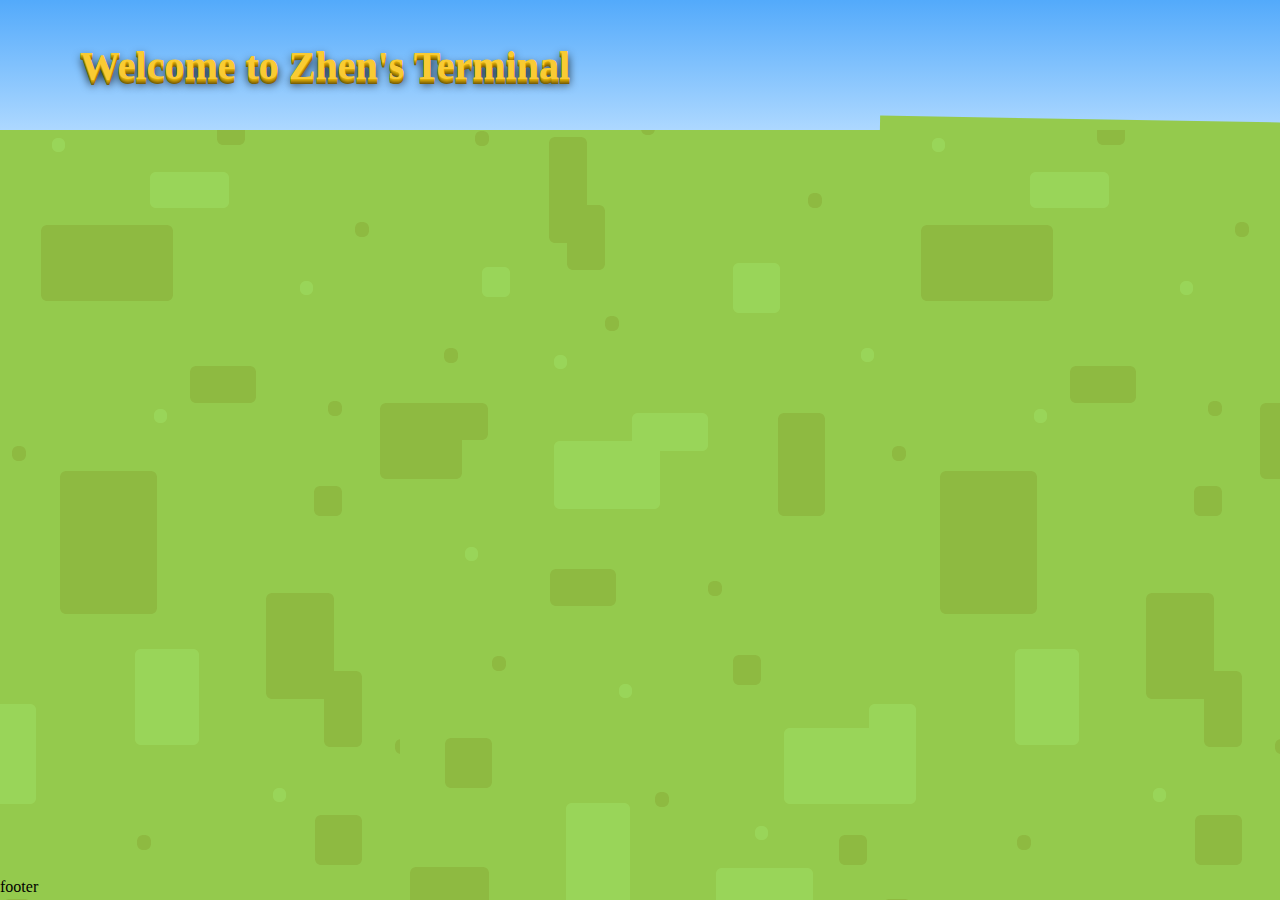
==== index.html @ a667cef4 "index page set up" ====
<!DOCTYPE html>
<html lang="en">
<head>
  <meta charset="UTF-8">
  <meta name="viewport" content="width=device-width, initial-scale=1.0">
  <meta http-equiv="X-UA-Compatible" content="ie=edge">
  <title>Zhen's github page</title>
  <link rel="stylesheet" href="//at.alicdn.com/t/font_773802_eykm4658mpn.css">
  <link rel="stylesheet" href="./styles/index.css">
  <link rel="stylesheet" href="https://use.fontawesome.com/releases/v5.2.0/css/all.css" integrity="sha384-hWVjflwFxL6sNzntih27bfxkr27PmbbK/iSvJ+a4+0owXq79v+lsFkW54bOGbiDQ" crossorigin="anonymous">
</head>
<body>
  <div class="content">
    <section class="greetings">
      <h2 class="title">Welcome to Zhen's Terminal</h2>
      <div class="region">
        <div class="sun iconfont icon-sun"></div>
        <div class="cloud cloud1 iconfont icon-cloud"></div>
        <div class="cloud cloud2 iconfont icon-cloud"></div>
        <div class="animal iconfont icon-kiwi"></div>
        <div class="mountain mt2 iconfont icon-shan"></div>
        <div class="mountain iconfont icon-shan"></div>
      </div>
    </section>
  </div>
  <footer>footer</footer>
</body>
<script src="./scripts/index.js"></script>
</html>
---- styles/index.css ----
*{
  box-sizing: border-box;
}

html{
  height: 100%;
}

body{
  height: 100%;
  margin: 0;
  background: url('../images/bg-squares2.png');
  background-position: 100%;
}

h1,h2,h3,h4,h5,h6{
  margin: 0;
}

.iconfont{
  font-size: 30px;
}

.content{
  height: calc(100% - 22px);
}

.greetings{
  overflow: hidden;
  background: #53aafb;
  position: relative;
  background-image: linear-gradient( to bottom, #53aafb,#add8ff);
}

.greetings.twilight{
  background-image: linear-gradient( to bottom, #53aafb,#efac66);
}

.greetings.night{
  background-image: linear-gradient( to bottom, #566fc8,#6c94fc);
}

.greetings .title{
  color: #f9cb33;
  font-size: 2.5em;
  padding-left: 2em;
  display: inline-block;
  font-weight: bold;
  text-shadow: 0 1px hsla(46, 94%, 45%, 1),
  0 2px hsla(46, 94%, 40%, 1), 0 3px hsla(46, 94%, 35%, 1),
  0 4px hsla(46, 94%, 30%, 1), 0 5px hsla(46, 94%, 25%, 1),
  0 5px 10px black;
  font-family: Rockwell, serif;
  position: absolute;
  top: 50%;
  left: 50%;
  transform: translate(-50%, -50%);
  width: 100%;
}

.region{
  position: relative;
  width: 400px;
  height: 130px;
  float: right;
}

.region::before{
  content: '';
  display: block;
  position: absolute;
  bottom: -3%;
  width: 100%;
  height: 15px;
  background-color: #95ca4d;
  transform: rotateZ(1deg);
}

.sun,.moon,.cloud,.animal{
  position: relative;
  display: inline-block;
}

@keyframes rotate360deg{
  from { transform: rotateZ(0deg); }
  to { transform: rotate(360deg); }
}

@keyframes moveAlong {
  from{ left: -30px; }
  to{ left: 100%; }
}

@keyframes moveToggle {
  0% { right: 0; }
  49% { right: 100%; transform: rotateY(0deg);}
  51% { right: 100%; transform: rotateY(180deg);}
  100% { right: 0; transform: rotateY(180deg);}
}


.sun{
  position: absolute;
  right: 5px;
  top: 5px;
  color: #f7eb8d;
  animation: rotate360deg linear 8s infinite;
  font-size: 40px;
}

.moon{

}

.cloud{
  top: 15px;
  color: #f7fcfc;
  animation: moveAlong linear 8s infinite;
  position: absolute;
  text-shadow: -1px 1px hsl(181,79%,85%),
  -1px 2px hsl(181, 79%,80%),
  -1px 3px hsl(181,79%,75%),
  -1px 4px hsl(181,79%,75%),
  -1px 2px 2px black;
}

.cloud1{
  top: 15px;
}

.cloud2{
  top: 20px;
  animation-duration: 7s;
  animation-delay: -2s;
}

.mountain{
  position: absolute;
  bottom: 0;
  bottom: -16px;
  font-size: 120px;
  left: -35px;
  color: #8eba41;
}

.mt2{
  left: -45px;
  color: #95ca4d;
  font-size: 100px;
}

.animal{
  position: absolute;
  bottom: 0;
  animation: moveToggle linear 40s infinite;
}

.icon--elephant{
  color: #909090;
}

.icon-kiwi{
  animation-direction: reverse;
  color: #4e3c31;
}
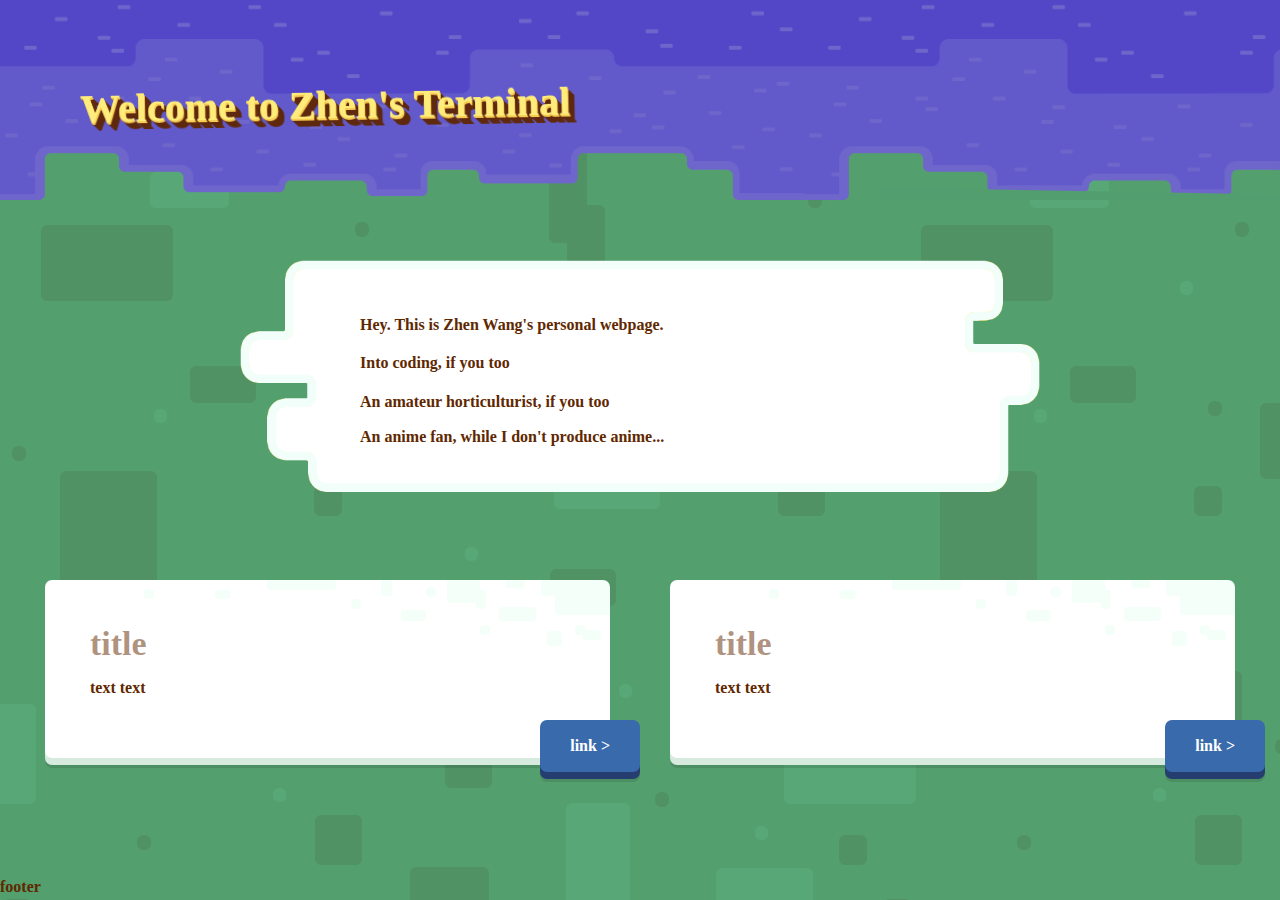
==== commit 44be1c0b: "add some contents" ====
--- a/index.html
+++ b/index.html
@@ -5,9 +5,8 @@
   <meta name="viewport" content="width=device-width, initial-scale=1.0">
   <meta http-equiv="X-UA-Compatible" content="ie=edge">
   <title>Zhen's github page</title>
-  <link rel="stylesheet" href="//at.alicdn.com/t/font_773802_eykm4658mpn.css">
+  <link rel="stylesheet" href="//at.alicdn.com/t/font_773802_bcy13qtwdbg.css">
   <link rel="stylesheet" href="./styles/index.css">
-  <link rel="stylesheet" href="https://use.fontawesome.com/releases/v5.2.0/css/all.css" integrity="sha384-hWVjflwFxL6sNzntih27bfxkr27PmbbK/iSvJ+a4+0owXq79v+lsFkW54bOGbiDQ" crossorigin="anonymous">
 </head>
 <body>
   <div class="content">
@@ -15,12 +14,43 @@
       <h2 class="title">Welcome to Zhen's Terminal</h2>
       <div class="region">
         <div class="sun iconfont icon-sun"></div>
+        <div class="moon iconfont icon-moon"></div>
         <div class="cloud cloud1 iconfont icon-cloud"></div>
         <div class="cloud cloud2 iconfont icon-cloud"></div>
-        <div class="animal iconfont icon-kiwi"></div>
+        <div class="animal iconfont"></div>
         <div class="mountain mt2 iconfont icon-shan"></div>
         <div class="mountain iconfont icon-shan"></div>
       </div>
+    </section>
+    <section class="intro">
+      <div class="bg">
+        <div class="top"></div>
+        <div class="repeat"></div>
+        <div class="bottom"></div>
+      </div>
+      <div class="despr">
+        <p>Hey. This is Zhen Wang's personal webpage.</p>
+        <p>Into coding, if you too
+          <a href="https://github.com/hazelGranger" target="_blank"><i class="iconfont icon-github"></i></a>
+        </p>
+        <p>An amateur horticulturist, if you too
+          <a href="https://weibo.com/codeAGarden" target="_blank"><i class="iconfont icon-weibo"></i></a>
+          <a href="https://twitter.com/star_delphinium" target="_blank"><i class="iconfont icon-twitter"></i></a>
+        </p>
+        <p>An anime fan, while I don't produce anime...</p>
+      </div>
+    </section>
+    <section class="projects">
+      <article class="article">
+        <h3 class="title">title</h3>
+        <p>text text</p>
+        <a href="#" class="more button button-blue">link &gt;</a>
+      </article>
+      <article class="article">
+        <h3 class="title">title</h3>
+        <p>text text</p>
+        <a href="#" class="more button button-blue">link &gt;</a>
+      </article>
     </section>
   </div>
   <footer>footer</footer>
--- a/styles/index.css
+++ b/styles/index.css
@@ -9,12 +9,25 @@
 body{
   height: 100%;
   margin: 0;
-  background: url('../images/bg-squares2.png');
+  background: url('../images/bg-squares-day.png');
   background-position: 100%;
-}
+  font-family: Rockwell, serif;
+  font-weight: 600;
+  color: #5f2800;
+}
+
+body.night{
+  background-image: url('../images/bg-squares-night.png');
+}
+
+
 
 h1,h2,h3,h4,h5,h6{
   margin: 0;
+}
+
+a{
+  text-decoration: none;
 }
 
 .iconfont{
@@ -29,7 +42,9 @@
   overflow: hidden;
   background: #53aafb;
   position: relative;
-  background-image: linear-gradient( to bottom, #53aafb,#add8ff);
+  /* background-image: linear-gradient( to bottom, #53aafb,#add8ff); */
+  background: url('../images/header-bg.png');
+  background-size: contain;
 }
 
 .greetings.twilight{
@@ -37,31 +52,36 @@
 }
 
 .greetings.night{
-  background-image: linear-gradient( to bottom, #566fc8,#6c94fc);
+  /* background-image: linear-gradient( to bottom, #566fc8,#6c94fc); */
+  background: url('../images/header-bg-night.png') ;
+  background-size: contain;
 }
 
 .greetings .title{
-  color: #f9cb33;
+  color: #d8790e;
   font-size: 2.5em;
   padding-left: 2em;
   display: inline-block;
   font-weight: bold;
-  text-shadow: 0 1px hsla(46, 94%, 45%, 1),
-  0 2px hsla(46, 94%, 40%, 1), 0 3px hsla(46, 94%, 35%, 1),
-  0 4px hsla(46, 94%, 30%, 1), 0 5px hsla(46, 94%, 25%, 1),
-  0 5px 10px black;
-  font-family: Rockwell, serif;
+  text-shadow: 0 1px #f7ca51,1px 2px #f7ca51,2px 3px #5f290f,
+  3px 4px #5f290f, 4px 5px #5f290f,
+  5px 6px #5f290f, 6px 7px #5f290f,7px 8px #5f290f;
   position: absolute;
   top: 50%;
   left: 50%;
-  transform: translate(-50%, -50%);
   width: 100%;
+  transform: translate(-50%, -50%) rotateX(6deg) rotateY(1deg) rotateZ(-1deg);
+  transform-style: preserve-3d;
+}
+
+.greetings.night .title{
+  color: #ffed7b;
 }
 
 .region{
   position: relative;
   width: 400px;
-  height: 130px;
+  height: 200px;
   float: right;
 }
 
@@ -98,6 +118,11 @@
   100% { right: 0; transform: rotateY(180deg);}
 }
 
+@keyframes glow {
+  0% { text-shadow: 0 0 .1em,0 0 .3em; }
+  100% { text-shadow: none; }
+}
+
 
 .sun{
   position: absolute;
@@ -109,7 +134,13 @@
 }
 
 .moon{
-
+  position: absolute;
+  left: 5px;
+  top: 5px;
+  color: #f7eb8d;
+  font-size: 40px;
+  animation: glow ease 5s infinite;
+  display: none;
 }
 
 .cloud{
@@ -156,10 +187,171 @@
 }
 
 .icon--elephant{
-  color: #909090;
+  color: #aaa;
 }
 
 .icon-kiwi{
   animation-direction: reverse;
   color: #4e3c31;
 }
+
+.icon-icon{
+  animation-direction: reverse;
+  color: #4e3c31;
+}
+
+.icon-iconpanda{
+  animation-direction: reverse;
+}
+
+/* styles for night */
+.night .mountain{
+  color: #57a876;
+}
+
+.night .mt2{
+  color: #539e6e;
+}
+
+.night .region::before{
+  background-color: #539e6e;
+}
+
+.night .sun{
+  display: none;
+}
+
+.night .moon{
+  display: inline;
+}
+
+.projects{
+  display: flex;
+  padding: 0 15px;
+}
+
+.projects .article{
+  flex: 1;
+  margin: 0 30px;
+}
+
+.article{
+  background: #fff;
+  background-image: url('../images/article-bg-day.png');
+  border-radius: 7px;
+  margin: 0 auto;
+  box-shadow: 0 7px 0 hsla(142, 31%, 88%, 1), 0 10px 0 rgba(0,0,0,0.1);
+  max-width: 1024px;
+  padding: 45px;
+  background-repeat: no-repeat;
+  background-position: top right;
+  position: relative;
+}
+
+.night .article{
+  background-image: url('../images/article-bg-night.png');
+}
+
+.article .title{
+  font-size: 34px;
+  font-weight: 800;
+  color: rgba(95, 40, 0, 0.5);
+}
+
+.button{
+  display: inline-block;
+  transition: transform 300ms cubic-bezier(0.225, 3, 0.485, 0.895);
+  text-decoration: none;
+  border-radius: 7px;
+  font-weight: 800;
+  padding: 14px 30px;
+  line-height: 1.5;
+}
+
+.button:hover{
+  transform: scale(1.05);
+  backface-visibility: hidden;
+}
+
+.button-blue{
+  background-color: #396aac;
+  color: #FFF;
+  box-shadow: 0 7px 0 #263d70, 0 10px 0 rgba(0,0,0,0.1);
+}
+
+.article .button.more{
+  position: absolute;
+  bottom: -14px;
+  right: -30px;
+}
+
+.intro{
+  position: relative;
+  height: 260px;
+  margin: 60px auto;
+  max-width: 800px;
+}
+
+.intro .bg{
+  display: flex;
+  flex-direction: column;
+  width: 100%;
+  height: 100%;
+  position: absolute;
+}
+
+.intro .bg div{
+  position: relative;
+  width: 100%;
+  background-size: 100% auto;
+  background-repeat: no-repeat;
+  background-position: top left;
+}
+
+.intro .bg .top{
+  background-image: url('../images/border-top-day.png');
+}
+
+.night .intro .bg .top{
+  background-image: url('../images/border-top-night.png');
+}
+
+.intro .bg .top::before{
+  content: '';
+  display: block;
+  padding-top: 13%;
+}
+
+.intro .bg .repeat{
+  background-image: url('../images/border-repeat-day.png')
+}
+
+.night .intro .bg .repeat{
+  background-image: url('../images/border-repeat-night.png')
+}
+
+.intro .bg .bottom{
+  background-image: url('../images/border-bottom-day.png')
+}
+
+.night .intro .bg .bottom{
+  background-image: url('../images/border-bottom-night.png')
+}
+
+.intro .bg .bottom::before{
+  content: '';
+  display: block;
+  padding-top: 16%;
+}
+
+.intro .despr{
+  position: relative;
+  margin: 0 auto;
+  width: 70%;
+  padding: 5% 0;
+}
+
+.intro .iconfont{
+  color: #3969ac;
+  font-size: 20px;
+}
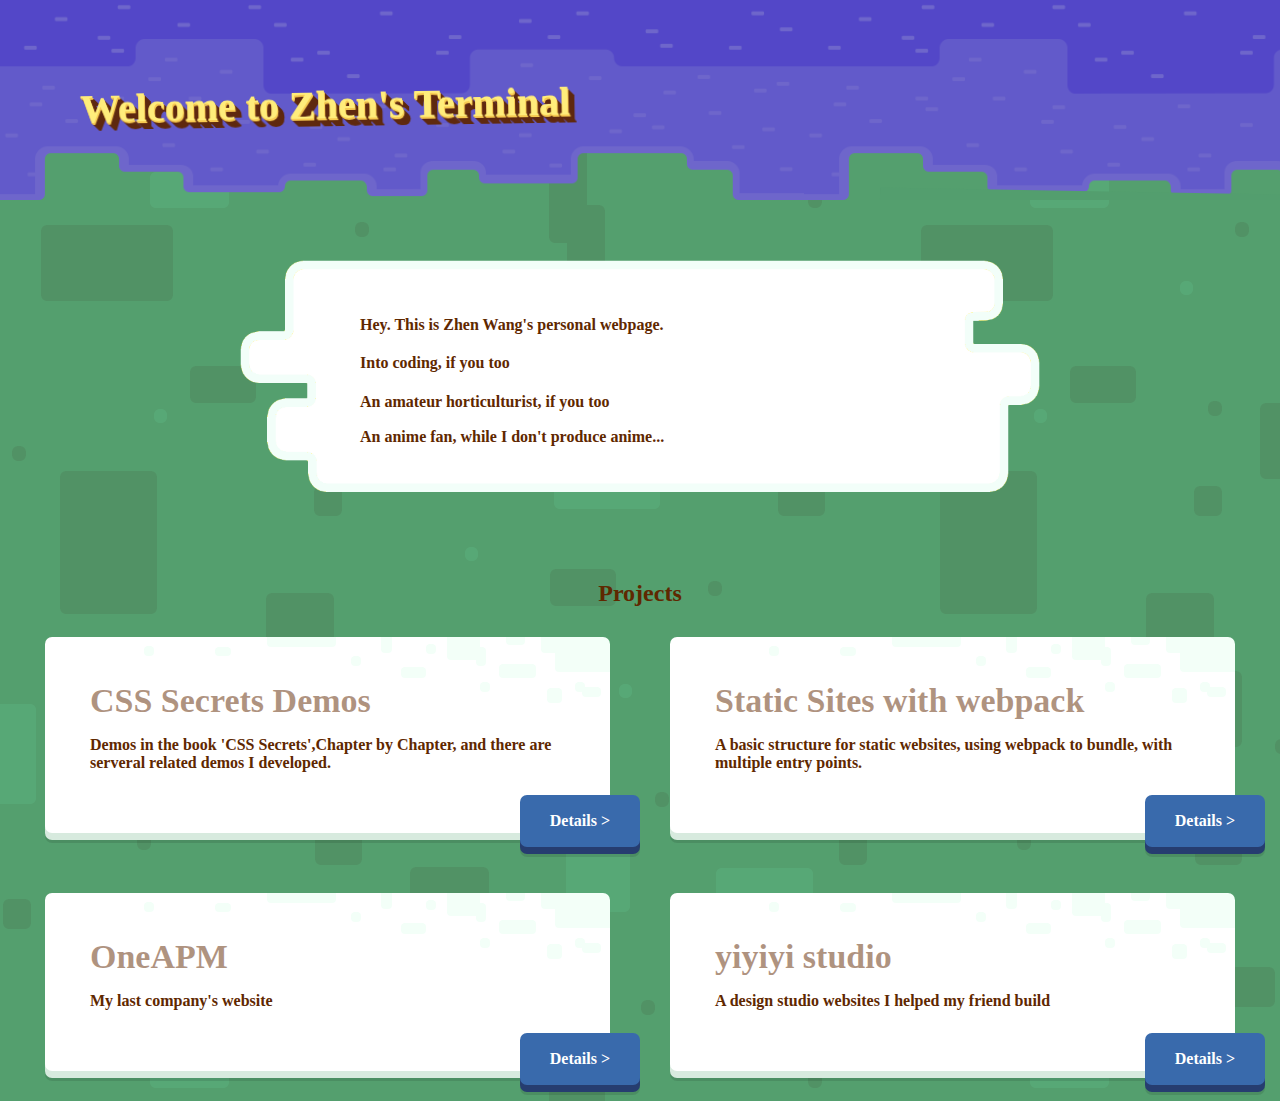
==== commit af78be78: "add some projects contents" ====
--- a/index.html
+++ b/index.html
@@ -29,7 +29,7 @@
         <div class="bottom"></div>
       </div>
       <div class="despr">
-        <p>Hey. This is Zhen Wang's personal webpage.</p>
+        <p>Hey. This is <span class="highlight">Zhen Wang's</span> personal webpage.</p>
         <p>Into coding, if you too
           <a href="https://github.com/hazelGranger" target="_blank"><i class="iconfont icon-github"></i></a>
         </p>
@@ -41,19 +41,31 @@
       </div>
     </section>
     <section class="projects">
-      <article class="article">
-        <h3 class="title">title</h3>
-        <p>text text</p>
-        <a href="#" class="more button button-blue">link &gt;</a>
-      </article>
-      <article class="article">
-        <h3 class="title">title</h3>
-        <p>text text</p>
-        <a href="#" class="more button button-blue">link &gt;</a>
-      </article>
+      <h2 class="section-title">Projects</h2>
+      <div class="wrapper">
+        <article class="article">
+          <h3 class="title">CSS Secrets Demos</h3>
+          <p>Demos in the book 'CSS Secrets',Chapter by Chapter, and there are serveral related demos I developed.</p>
+          <a href="https://hazelgranger.github.io/css-secrets-demo/dist/index.html#/index" class="more button button-blue" target="_blank">Details &gt;</a>
+        </article>
+        <article class="article">
+          <h3 class="title">Static Sites with webpack </h3>
+          <p>A basic structure for static websites, using webpack to bundle, with multiple entry points.</p>
+          <a href="https://github.com/hazelGranger/webpack-static-sites" class="more button button-blue" target="_blank">Details &gt;</a>
+        </article>
+        <article class="article">
+          <h3 class="title">OneAPM</h3>
+          <p>My last company's website</p>
+          <a href="#" class="more button button-blue">Details &gt;</a>
+        </article>
+        <article class="article">
+          <h3 class="title">yiyiyi studio</h3>
+          <p>A design studio websites I helped my friend build</p>
+          <a href="#" class="more button button-blue">Details &gt;</a>
+        </article>
+      </div>
     </section>
   </div>
-  <footer>footer</footer>
 </body>
 <script src="./scripts/index.js"></script>
 </html>
--- a/styles/index.css
+++ b/styles/index.css
@@ -225,14 +225,20 @@
   display: inline;
 }
 
-.projects{
+.projects .section-title{
+  text-align: center;
+}
+
+.projects .wrapper{
   display: flex;
   padding: 0 15px;
+  flex-wrap: wrap;
 }
 
 .projects .article{
   flex: 1;
-  margin: 0 30px;
+  margin: 30px;
+  flex-basis: calc(50% - 60px);
 }
 
 .article{
@@ -351,6 +357,10 @@
   padding: 5% 0;
 }
 
+/* .intro .despr  .highlight{
+  font-family:
+} */
+
 .intro .iconfont{
   color: #3969ac;
   font-size: 20px;
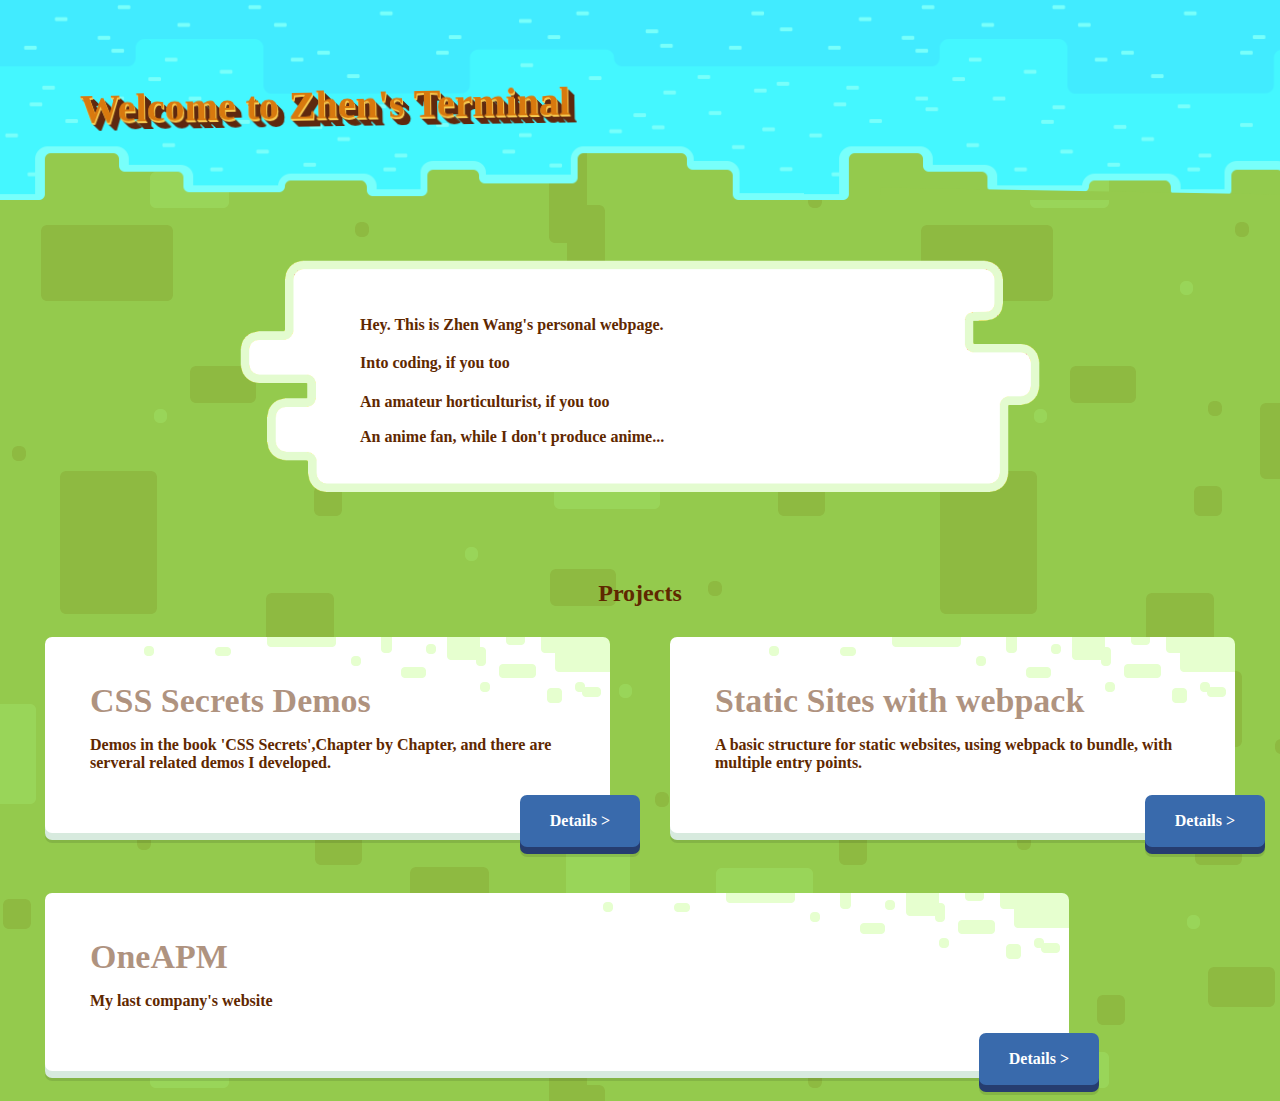
==== commit a07f9d2a: "I am a bad programmer" ====
--- a/index.html
+++ b/index.html
@@ -58,14 +58,15 @@
           <p>My last company's website</p>
           <a href="#" class="more button button-blue">Details &gt;</a>
         </article>
-        <article class="article">
+        <!-- <article class="article">
           <h3 class="title">yiyiyi studio</h3>
           <p>A design studio websites I helped my friend build</p>
           <a href="#" class="more button button-blue">Details &gt;</a>
-        </article>
+        </article> -->
       </div>
     </section>
   </div>
 </body>
+<script src="./scripts/jquery-3.3.1.min.js"></script>
 <script src="./scripts/index.js"></script>
 </html>
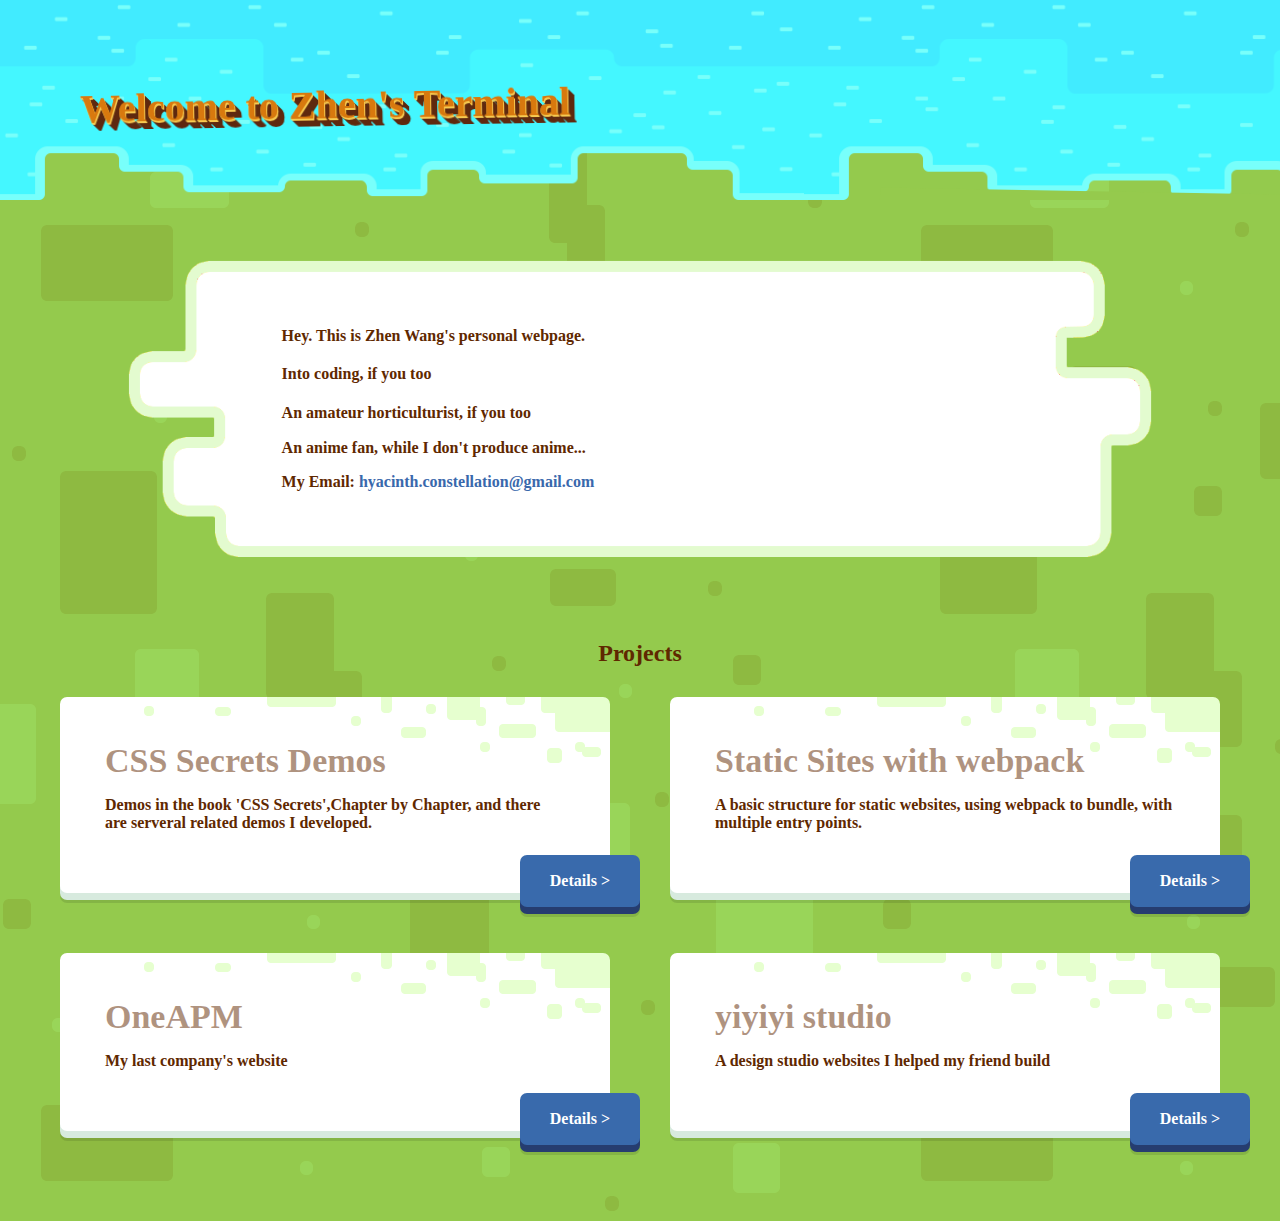
==== commit fb462073: "add a project" ====
--- a/index.html
+++ b/index.html
@@ -38,6 +38,7 @@
           <a href="https://twitter.com/star_delphinium" target="_blank"><i class="iconfont icon-twitter"></i></a>
         </p>
         <p>An anime fan, while I don't produce anime...</p>
+        <p>My Email: <a href="mailto: hyacinth.constellation@gmail.com">hyacinth.constellation@gmail.com</a></p>
       </div>
     </section>
     <section class="projects">
@@ -56,17 +57,16 @@
         <article class="article">
           <h3 class="title">OneAPM</h3>
           <p>My last company's website</p>
-          <a href="#" class="more button button-blue">Details &gt;</a>
+          <a href="http://www.oneapm.com/" class="more button button-blue" target="_blank">Details &gt;</a>
         </article>
-        <!-- <article class="article">
+        <article class="article">
           <h3 class="title">yiyiyi studio</h3>
           <p>A design studio websites I helped my friend build</p>
-          <a href="#" class="more button button-blue">Details &gt;</a>
-        </article> -->
+          <a href="http://hazelgranger.github.io/yiyiyi/" class="more button button-blue" target="_blank">Details &gt;</a>
+        </article>
       </div>
     </section>
   </div>
 </body>
-<script src="./scripts/jquery-3.3.1.min.js"></script>
 <script src="./scripts/index.js"></script>
 </html>
--- a/styles/index.css
+++ b/styles/index.css
@@ -28,6 +28,7 @@
 
 a{
   text-decoration: none;
+  color: #3968ac;
 }
 
 .iconfont{
@@ -223,6 +224,10 @@
 
 .night .moon{
   display: inline;
+}
+
+.projects{
+  padding: 60px 15px;
 }
 
 .projects .section-title{
@@ -295,7 +300,7 @@
   position: relative;
   height: 260px;
   margin: 60px auto;
-  max-width: 800px;
+  max-width: 1024px;
 }
 
 .intro .bg{
